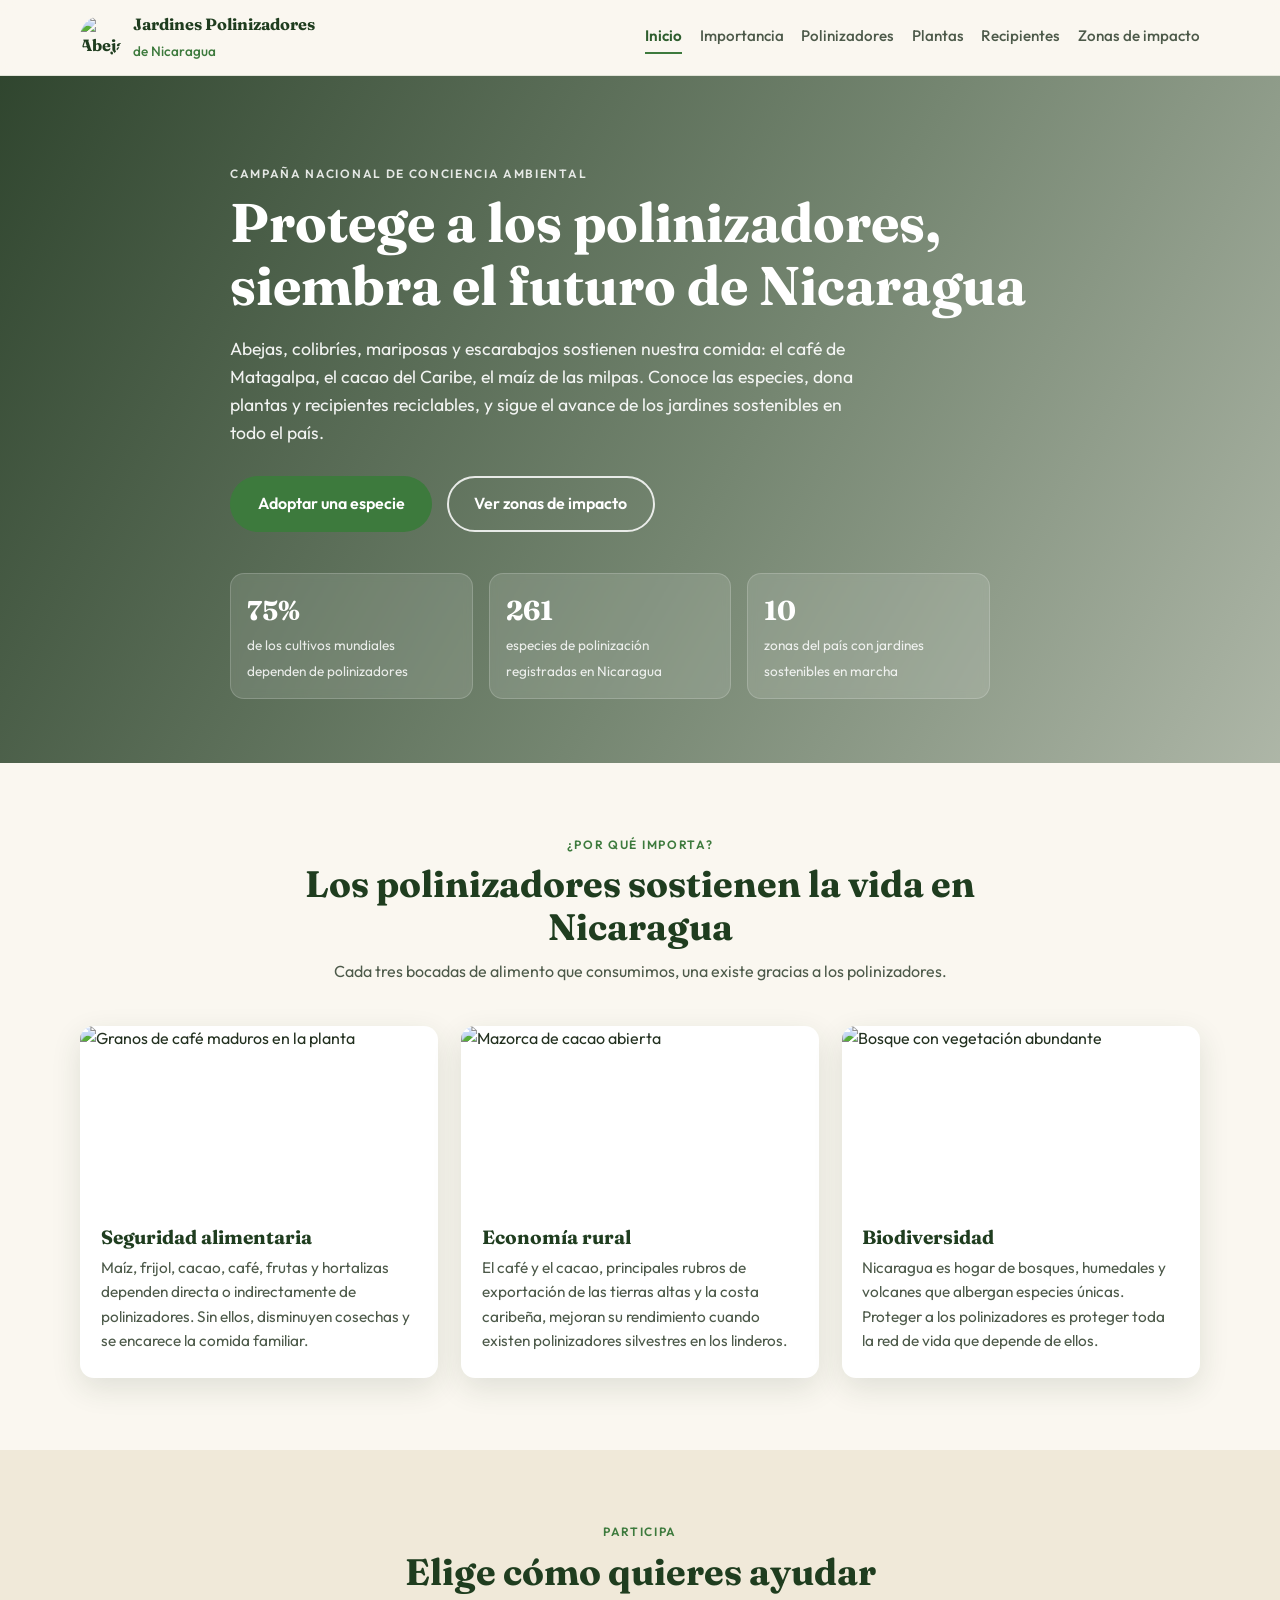
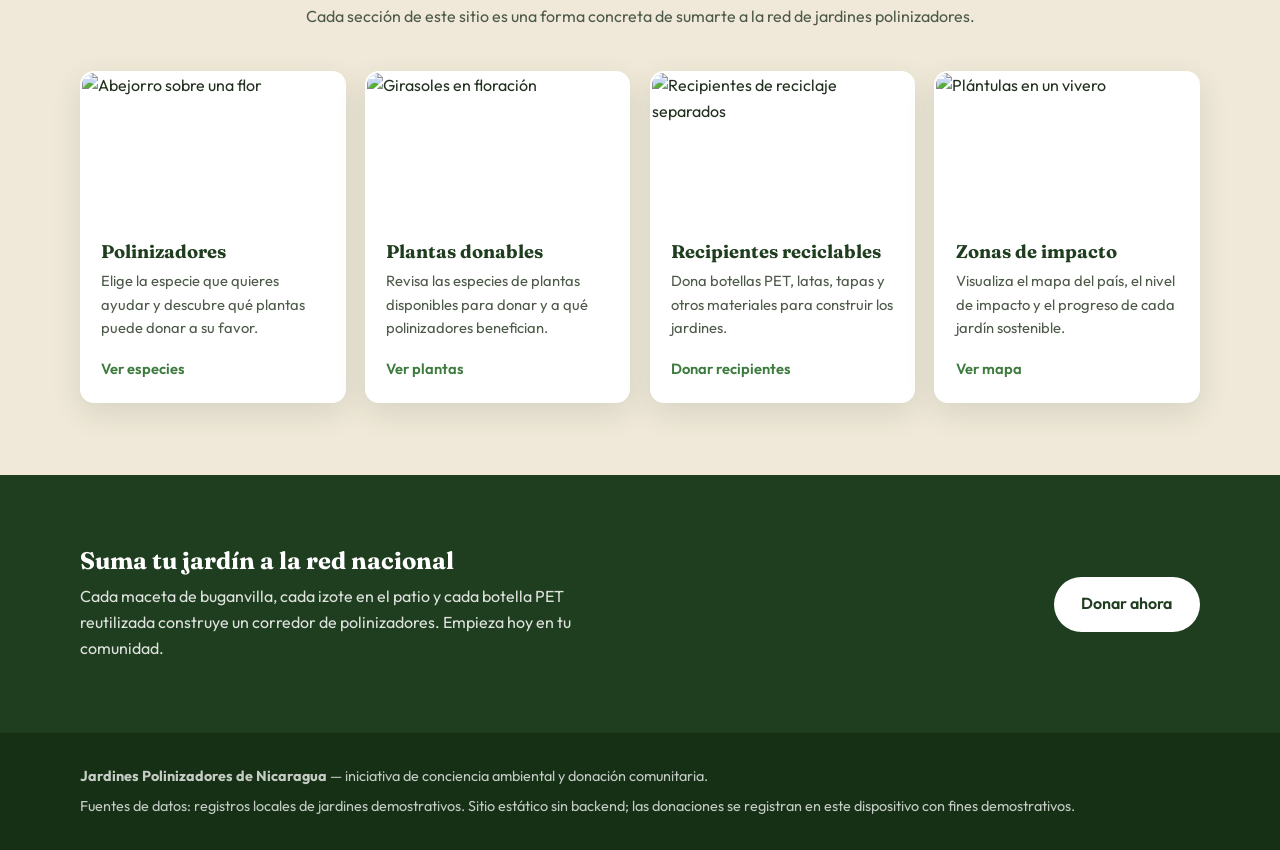
==== pagina-web/index.html @ b2a904cb "Sitio Jardines Polinizadores de Nicaragua" ====
<!DOCTYPE html>
<html lang="es">
<head>
  <meta charset="UTF-8" />
  <meta name="viewport" content="width=device-width, initial-scale=1.0" />
  <title>Jardines Polinizadores de Nicaragua</title>
  <meta name="description" content="Página de conciencia sobre la protección de polinizadores en Nicaragua. Dona plantas, recipientes reciclables y conoce el impacto de los jardines sostenibles." />
  <link rel="preconnect" href="https://fonts.googleapis.com" />
  <link rel="preconnect" href="https://fonts.gstatic.com" crossorigin />
  <link href="https://fonts.googleapis.com/css2?family=Fraunces:opsz,wght@9..144,500;9..144,700&family=Outfit:wght@300;400;500;600;700&display=swap" rel="stylesheet" />
  <link rel="stylesheet" href="css/styles.css" />
</head>
<body>
  <header class="site-header">
    <div class="container header-inner">
      <a class="logo" href="index.html">
        <img src="https://images.unsplash.com/photo-1568526381923-caf3fd520382?auto=format&fit=crop&w=100&q=80" alt="Abeja polinizadora" />
        <span>Jardines Polinizadores<br /><small>de Nicaragua</small></span>
      </a>
      <button class="nav-toggle" id="navToggle" aria-label="Abrir menú">Menú</button>
      <nav class="site-nav" id="siteNav">
        <a href="index.html" class="activo">Inicio</a>
        <a href="index.html#importancia">Importancia</a>
        <a href="polinizadores.html">Polinizadores</a>
        <a href="plantas.html">Plantas</a>
        <a href="recipientes.html">Recipientes</a>
        <a href="zonas.html">Zonas de impacto</a>
      </nav>
    </div>
  </header>

  <main>
    <section class="hero" id="inicio">
      <div class="hero-bg" style="background-image: url('https://images.unsplash.com/photo-1518509562904-e7ef99cdcc86?auto=format&fit=crop&w=1600&q=80')"></div>
      <div class="hero-overlay"></div>
      <div class="container hero-content">
        <p class="eyebrow">Campaña nacional de conciencia ambiental</p>
        <h1>Protege a los polinizadores,<br />siembra el futuro de Nicaragua</h1>
        <p class="hero-lead">
          Abejas, colibríes, mariposas y escarabajos sostienen nuestra comida: el café de Matagalpa,
          el cacao del Caribe, el maíz de las milpas. Conoce las especies, dona plantas y recipientes
          reciclables, y sigue el avance de los jardines sostenibles en todo el país.
        </p>
        <div class="hero-actions">
          <a class="btn btn-primary" href="polinizadores.html">Adoptar una especie</a>
          <a class="btn btn-outline" href="zonas.html">Ver zonas de impacto</a>
        </div>
        <ul class="hero-stats">
          <li><strong>75%</strong><span>de los cultivos mundiales dependen de polinizadores</span></li>
          <li><strong>261</strong><span>especies de polinización registradas en Nicaragua</span></li>
          <li><strong>10</strong><span>zonas del país con jardines sostenibles en marcha</span></li>
        </ul>
      </div>
    </section>

    <section class="section" id="importancia">
      <div class="container">
        <header class="section-head">
          <p class="eyebrow dark">¿Por qué importa?</p>
          <h2>Los polinizadores sostienen la vida en Nicaragua</h2>
          <p>Cada tres bocadas de alimento que consumimos, una existe gracias a los polinizadores.</p>
        </header>
        <div class="cards-3">
          <article class="info-card">
            <img src="https://images.unsplash.com/photo-1524350876685-274059332603?auto=format&fit=crop&w=800&q=80" alt="Granos de café maduros en la planta" />
            <div class="info-card-body">
              <h3>Seguridad alimentaria</h3>
              <p>
                Maíz, frijol, cacao, café, frutas y hortalizas dependen directa o indirectamente de
                polinizadores. Sin ellos, disminuyen cosechas y se encarece la comida familiar.
              </p>
            </div>
          </article>
          <article class="info-card">
            <img src="https://images.unsplash.com/photo-1511381939415-e44015466834?auto=format&fit=crop&w=800&q=80" alt="Mazorca de cacao abierta" />
            <div class="info-card-body">
              <h3>Economía rural</h3>
              <p>
                El café y el cacao, principales rubros de exportación de las tierras altas y la costa
                caribeña, mejoran su rendimiento cuando existen polinizadores silvestres en los linderos.
              </p>
            </div>
          </article>
          <article class="info-card">
            <img src="https://images.unsplash.com/photo-1446292532430-3e76f6ab6444?auto=format&fit=crop&w=800&q=80" alt="Bosque con vegetación abundante" />
            <div class="info-card-body">
              <h3>Biodiversidad</h3>
              <p>
                Nicaragua es hogar de bosques, humedales y volcanes que albergan especies únicas.
                Proteger a los polinizadores es proteger toda la red de vida que depende de ellos.
              </p>
            </div>
          </article>
        </div>
      </div>
    </section>

    <section class="section section-alt" id="acciones">
      <div class="container">
        <header class="section-head">
          <p class="eyebrow dark">Participa</p>
          <h2>Elige cómo quieres ayudar</h2>
          <p>Cada sección de este sitio es una forma concreta de sumarte a la red de jardines polinizadores.</p>
        </header>
        <div class="enlaces-grid">
          <a class="enlace-card" href="polinizadores.html">
            <img src="https://commons.wikimedia.org/wiki/Special:FilePath/Zinnia_elegans_with_Bombus_01.JPG?width=800" alt="Abejorro sobre una flor" />
            <div class="enlace-card-body">
              <h3>Polinizadores</h3>
              <p>Elige la especie que quieres ayudar y descubre qué plantas puede donar a su favor.</p>
              <span class="enlace-ir">Ver especies</span>
            </div>
          </a>
          <a class="enlace-card" href="plantas.html">
            <img src="https://images.unsplash.com/photo-1470509037663-253afd7f0f51?auto=format&fit=crop&w=800&q=80" alt="Girasoles en floración" />
            <div class="enlace-card-body">
              <h3>Plantas donables</h3>
              <p>Revisa las especies de plantas disponibles para donar y a qué polinizadores benefician.</p>
              <span class="enlace-ir">Ver plantas</span>
            </div>
          </a>
          <a class="enlace-card" href="recipientes.html">
            <img src="https://images.unsplash.com/photo-1532996122724-e3c354a0b15b?auto=format&fit=crop&w=800&q=80" alt="Recipientes de reciclaje separados" />
            <div class="enlace-card-body">
              <h3>Recipientes reciclables</h3>
              <p>Dona botellas PET, latas, tapas y otros materiales para construir los jardines.</p>
              <span class="enlace-ir">Donar recipientes</span>
            </div>
          </a>
          <a class="enlace-card" href="zonas.html">
            <img src="https://images.unsplash.com/photo-1416879595882-3373a0480b5b?auto=format&fit=crop&w=800&q=80" alt="Plántulas en un vivero" />
            <div class="enlace-card-body">
              <h3>Zonas de impacto</h3>
              <p>Visualiza el mapa del país, el nivel de impacto y el progreso de cada jardín sostenible.</p>
              <span class="enlace-ir">Ver mapa</span>
            </div>
          </a>
        </div>
      </div>
    </section>

    <section class="section cta-final">
      <div class="container cta-final-inner">
        <div>
          <h2>Suma tu jardín a la red nacional</h2>
          <p>
            Cada maceta de buganvilla, cada izote en el patio y cada botella PET reutilizada
            construye un corredor de polinizadores. Empieza hoy en tu comunidad.
          </p>
        </div>
        <a class="btn btn-primary" href="recipientes.html">Donar ahora</a>
      </div>
    </section>
  </main>

  <footer class="site-footer">
    <div class="container footer-inner">
      <p><strong>Jardines Polinizadores de Nicaragua</strong> — iniciativa de conciencia ambiental y donación comunitaria.</p>
      <p>Fuentes de datos: registros locales de jardines demostrativos. Sitio estático sin backend; las donaciones se registran en este dispositivo con fines demostrativos.</p>
    </div>
  </footer>

  <script src="js/common.js"></script>
</body>
</html>
---- pagina-web/css/styles.css ----
:root {
  --verde-900: #1f3d1f;
  --verde-700: #2e5e2e;
  --verde-600: #3d7a3d;
  --verde-500: #4a9a4a;
  --verde-100: #e3f0e0;
  --crema: #faf7f0;
  --arena: #f0e9d9;
  --tierra: #6b5340;
  --texto: #22301f;
  --texto-suave: #4d5a4a;
  --blanco: #ffffff;
  --sombra: 0 10px 30px rgba(31, 61, 31, 0.12);
  --radio: 14px;
}

* { margin: 0; padding: 0; box-sizing: border-box; }

html { scroll-behavior: smooth; }

body {
  font-family: "Outfit", system-ui, sans-serif;
  color: var(--texto);
  background: var(--crema);
  line-height: 1.6;
}

img { max-width: 100%; display: block; }

.container { width: min(1120px, 92%); margin: 0 auto; }

h1, h2, h3 { font-family: "Fraunces", Georgia, serif; line-height: 1.15; color: var(--verde-900); }

.eyebrow {
  text-transform: uppercase;
  letter-spacing: 0.14em;
  font-size: 0.75rem;
  font-weight: 600;
  color: rgba(255, 255, 255, 0.85);
  margin-bottom: 0.6rem;
}

.eyebrow.dark { color: var(--verde-600); }

.btn {
  display: inline-block;
  padding: 0.8rem 1.6rem;
  border-radius: 999px;
  font-weight: 600;
  text-decoration: none;
  border: 2px solid transparent;
  cursor: pointer;
  font-size: 1rem;
  transition: transform 0.15s ease, background 0.15s ease, color 0.15s ease;
}

.btn:hover { transform: translateY(-2px); }

.btn-primary { background: var(--verde-600); color: var(--blanco); }
.btn-primary:hover { background: var(--verde-700); }

.btn-outline { border-color: rgba(255, 255, 255, 0.85); color: var(--blanco); }
.btn-outline:hover { background: rgba(255, 255, 255, 0.15); }

.btn-block { width: 100%; }

/* Header */
.site-header {
  position: sticky;
  top: 0;
  z-index: 50;
  background: rgba(250, 247, 240, 0.94);
  backdrop-filter: blur(8px);
  border-bottom: 1px solid rgba(46, 94, 46, 0.12);
}

.header-inner {
  display: flex;
  align-items: center;
  justify-content: space-between;
  gap: 1rem;
  padding: 0.7rem 0;
  flex-wrap: wrap;
}

.logo {
  display: flex;
  align-items: center;
  gap: 0.7rem;
  text-decoration: none;
  font-weight: 700;
  color: var(--verde-900);
  font-family: "Fraunces", Georgia, serif;
  font-size: 1.02rem;
}

.logo small { font-family: "Outfit", sans-serif; font-weight: 500; color: var(--verde-600); }

.logo img { width: 42px; height: 42px; border-radius: 50%; object-fit: cover; }

.site-nav { display: flex; gap: 0.3rem 1.1rem; flex-wrap: wrap; }

.site-nav a {
  text-decoration: none;
  color: var(--texto-suave);
  font-weight: 500;
  font-size: 0.95rem;
  padding: 0.25rem 0;
  border-bottom: 2px solid transparent;
}

.site-nav a:hover { color: var(--verde-700); border-bottom-color: var(--verde-500); }

.site-nav a.activo {
  color: var(--verde-700);
  font-weight: 600;
  border-bottom-color: var(--verde-600);
}

.nav-toggle {
  display: none;
  background: var(--verde-600);
  color: white;
  border: none;
  border-radius: 8px;
  padding: 0.5rem 0.9rem;
  font-family: inherit;
  font-weight: 600;
  cursor: pointer;
}

/* Hero */
.hero {
  position: relative;
  color: var(--blanco);
  padding: 5.5rem 0 4rem;
  overflow: hidden;
}

.hero-bg {
  position: absolute;
  inset: 0;
  background-size: cover;
  background-position: center;
  transform: scale(1.02);
}

.hero-overlay {
  position: absolute;
  inset: 0;
  background: linear-gradient(120deg, rgba(20, 45, 20, 0.88), rgba(31, 61, 31, 0.62) 55%, rgba(31, 61, 31, 0.35));
}

.hero-content { position: relative; z-index: 1; max-width: 820px; }

.hero h1 {
  color: var(--blanco);
  font-size: clamp(2.1rem, 5vw, 3.4rem);
  margin-bottom: 1.1rem;
}

.hero-lead { font-size: 1.1rem; max-width: 640px; color: rgba(255, 255, 255, 0.92); margin-bottom: 1.8rem; }

.hero-actions { display: flex; gap: 0.9rem; flex-wrap: wrap; margin-bottom: 2.6rem; }

.hero-stats {
  list-style: none;
  display: grid;
  grid-template-columns: repeat(3, minmax(0, 1fr));
  gap: 1rem;
  max-width: 760px;
}

.hero-stats li {
  background: rgba(255, 255, 255, 0.12);
  border: 1px solid rgba(255, 255, 255, 0.18);
  border-radius: var(--radio);
  padding: 0.9rem 1rem;
  backdrop-filter: blur(4px);
}

.hero-stats strong { display: block; font-size: 1.7rem; font-family: "Fraunces", serif; }
.hero-stats span { font-size: 0.85rem; color: rgba(255, 255, 255, 0.85); }

/* Secciones */
.section { padding: 4.5rem 0; }
.section-alt { background: var(--arena); }

.section-head { text-align: center; max-width: 680px; margin: 0 auto 2.6rem; }
.section-head.left { text-align: left; margin-left: 0; }
.section-head h2 { font-size: clamp(1.6rem, 3.4vw, 2.3rem); margin-bottom: 0.7rem; }
.section-head p { color: var(--texto-suave); }

/* Cards informativas */
.cards-3 {
  display: grid;
  grid-template-columns: repeat(auto-fit, minmax(270px, 1fr));
  gap: 1.4rem;
}

.info-card {
  background: var(--blanco);
  border-radius: var(--radio);
  overflow: hidden;
  box-shadow: var(--sombra);
}

.info-card img { height: 180px; width: 100%; object-fit: cover; }
.info-card-body { padding: 1.2rem 1.3rem 1.5rem; }
.info-card h3 { margin-bottom: 0.5rem; font-size: 1.2rem; }
.info-card p { color: var(--texto-suave); font-size: 0.96rem; }

/* Grid de especies */
.species-grid {
  display: grid;
  grid-template-columns: repeat(auto-fill, minmax(230px, 1fr));
  gap: 1.2rem;
}

.species-card {
  background: var(--blanco);
  border-radius: var(--radio);
  overflow: hidden;
  box-shadow: var(--sombra);
  cursor: pointer;
  border: 3px solid transparent;
  transition: transform 0.18s ease, border-color 0.18s ease;
  text-align: left;
  font: inherit;
  color: inherit;
  padding: 0;
}

.species-card:hover, .species-card:focus-visible { transform: translateY(-4px); border-color: var(--verde-500); outline: none; }
.species-card.activo { border-color: var(--verde-600); }

.species-card img { height: 150px; width: 100%; object-fit: cover; }

.species-card .card-body { padding: 1rem 1.1rem 1.2rem; }
.species-card h3 { font-size: 1.12rem; margin-bottom: 0.15rem; }
.species-card .cientifico { font-style: italic; color: var(--verde-600); font-size: 0.85rem; display: block; margin-bottom: 0.5rem; }
.species-card p { font-size: 0.9rem; color: var(--texto-suave); }

/* Panel de detalle */
.detail-panel {
  margin-top: 2rem;
  background: var(--blanco);
  border-radius: calc(var(--radio) + 4px);
  box-shadow: var(--sombra);
  overflow: hidden;
  animation: aparecer 0.3s ease;
}

@keyframes aparecer {
  from { opacity: 0; transform: translateY(10px); }
  to { opacity: 1; transform: translateY(0); }
}

.detail-hero {
  display: grid;
  grid-template-columns: 280px 1fr;
  gap: 0;
}

.detail-hero img { width: 100%; height: 100%; min-height: 240px; object-fit: cover; }

.detail-body { padding: 1.6rem 1.8rem; }
.detail-body h3 { font-size: 1.7rem; }
.detail-body .cientifico { font-style: italic; color: var(--verde-600); margin-bottom: 0.8rem; display: block; }
.detail-body .descripcion { color: var(--texto-suave); margin-bottom: 1rem; }

.datos-lista { list-style: none; display: grid; gap: 0.4rem; margin-bottom: 1.2rem; }
.datos-lista li { padding-left: 1.4rem; position: relative; font-size: 0.95rem; color: var(--texto-suave); }
.datos-lista li::before {
  content: "";
  position: absolute;
  left: 0;
  top: 0.55em;
  width: 8px;
  height: 8px;
  border-radius: 50%;
  background: var(--verde-500);
}

.relacionadas-title { font-size: 1.05rem; margin-bottom: 0.7rem; }

.chips { display: flex; flex-wrap: wrap; gap: 0.5rem; }

.chip {
  display: inline-flex;
  align-items: center;
  gap: 0.5rem;
  background: var(--verde-100);
  color: var(--verde-900);
  border: 1px solid rgba(74, 154, 74, 0.35);
  border-radius: 999px;
  padding: 0.35rem 0.9rem 0.35rem 0.4rem;
  font-size: 0.88rem;
  font-weight: 500;
  text-decoration: none;
  cursor: pointer;
}

.chip img { width: 28px; height: 28px; border-radius: 50%; object-fit: cover; }
.chip:hover { background: #d4e9cf; }

/* Recipientes */
.recipientes-layout {
  display: grid;
  grid-template-columns: 1.1fr 0.9fr;
  gap: 2.4rem;
  align-items: start;
}

.contenedores-lista { list-style: none; display: grid; gap: 0.7rem; margin: 1.4rem 0; }

.contenedores-lista li {
  background: var(--blanco);
  border-radius: 10px;
  padding: 0.9rem 1rem;
  border-left: 4px solid var(--verde-500);
  box-shadow: 0 4px 14px rgba(31, 61, 31, 0.07);
}

.contenedores-lista strong { display: block; color: var(--verde-900); }
.contenedores-lista span { font-size: 0.9rem; color: var(--texto-suave); }

.reciclaje-img { border-radius: var(--radio); box-shadow: var(--sombra); margin-top: 0.6rem; height: 220px; object-fit: cover; width: 100%; }

.donacion-form {
  background: var(--blanco);
  border-radius: calc(var(--radio) + 2px);
  padding: 1.8rem;
  box-shadow: var(--sombra);
  display: grid;
  gap: 1rem;
}

.donacion-form h3 { font-size: 1.35rem; margin-bottom: 0.2rem; }

.donacion-form label { display: grid; gap: 0.35rem; font-weight: 500; font-size: 0.92rem; color: var(--verde-900); }

.donacion-form input,
.donacion-form select,
.donacion-form textarea {
  font: inherit;
  padding: 0.65rem 0.8rem;
  border: 1.5px solid #cfd8c8;
  border-radius: 8px;
  background: #fbfdf9;
  color: var(--texto);
}

.donacion-form input:focus,
.donacion-form select:focus,
.donacion-form textarea:focus {
  outline: 2px solid var(--verde-500);
  border-color: var(--verde-500);
}

.form-msg { font-size: 0.92rem; min-height: 1.3em; }
.form-msg.exito { color: var(--verde-700); font-weight: 600; }
.form-msg.error { color: #a33b2a; font-weight: 600; }

/* Zonas de impacto */
.zonas-layout {
  display: grid;
  grid-template-columns: 1.05fr 0.95fr;
  gap: 2.2rem;
  align-items: start;
}

.mapa-wrap {
  background: var(--blanco);
  border-radius: var(--radio);
  padding: 1.2rem;
  box-shadow: var(--sombra);
}

#mapaNicaragua {
  width: 100%;
  height: 460px;
  border-radius: 12px;
  overflow: hidden;
  z-index: 0;
}

.mapa-error { padding: 2rem 1rem; text-align: center; color: var(--texto-suave); }

.mapa-nota { font-size: 0.8rem; color: var(--texto-suave); margin-top: 0.7rem; }
.mapa-nota a { color: var(--verde-700); }

/* Popups del mapa */
.popup-zona h3 { font-size: 1.05rem; margin-bottom: 0.25rem; }
.popup-zona .badge { display: inline-block; margin-bottom: 0.4rem; }
.popup-meta { font-size: 0.82rem; color: var(--texto-suave); }
.popup-detalle { font-size: 0.85rem; color: var(--texto-suave); margin: 0.4rem 0 0.6rem; }
.popup-enlace { display: inline-block; margin-top: 0.6rem; font-size: 0.85rem; font-weight: 600; color: var(--verde-700); }
.leaflet-container { font-family: "Outfit", sans-serif; }
.leaflet-popup-content { margin: 0.9rem 1rem; min-width: 210px; }
.leaflet-popup-content .progreso-fila { margin-top: 0.2rem; }

.leyenda { display: flex; gap: 1.1rem; flex-wrap: wrap; margin-top: 0.8rem; font-size: 0.85rem; color: var(--texto-suave); }
.leyenda .dot { display: inline-block; width: 11px; height: 11px; border-radius: 50%; margin-right: 0.35rem; vertical-align: -1px; }
.dot.alto { background: #2e7d32; }
.dot.medio { background: #f9a825; }
.dot.bajo { background: #c62828; }

.zonas-lista { display: grid; gap: 0.8rem; }

.zona-item {
  background: var(--blanco);
  border-radius: 12px;
  padding: 1rem 1.1rem;
  box-shadow: 0 5px 16px rgba(31, 61, 31, 0.08);
  border-left: 5px solid var(--verde-500);
  cursor: pointer;
  transition: transform 0.15s ease, box-shadow 0.15s ease;
}

.zona-item:hover,
.zona-item:focus-visible {
  transform: translateY(-2px);
  box-shadow: 0 10px 24px rgba(31, 61, 31, 0.14);
}

.zona-item.alto { border-left-color: #2e7d32; }
.zona-item.medio { border-left-color: #f9a825; }
.zona-item.bajo { border-left-color: #c62828; }

.zona-top { display: flex; justify-content: space-between; align-items: baseline; gap: 0.6rem; flex-wrap: wrap; }
.zona-top h3 { font-size: 1.1rem; }
.zona-meta { font-size: 0.85rem; color: var(--texto-suave); }

.badge {
  font-size: 0.72rem;
  text-transform: uppercase;
  letter-spacing: 0.06em;
  font-weight: 700;
  padding: 0.18rem 0.6rem;
  border-radius: 999px;
  color: #fff;
}

.badge.alto { background: #2e7d32; }
.badge.medio { background: #f9a825; color: #4a3500; }
.badge.bajo { background: #c62828; }

.zona-detalle { font-size: 0.88rem; color: var(--texto-suave); margin: 0.35rem 0 0.6rem; }

.progreso-fila { display: flex; align-items: center; gap: 0.7rem; }
.progreso-barra { flex: 1; height: 9px; background: #e2e8dc; border-radius: 999px; overflow: hidden; }
.progreso-barra i { display: block; height: 100%; background: linear-gradient(90deg, var(--verde-500), var(--verde-700)); border-radius: 999px; }
.progreso-valor { font-size: 0.85rem; font-weight: 700; color: var(--verde-900); min-width: 3em; text-align: right; }

.zona-item.resaltado { outline: 3px solid var(--verde-500); outline-offset: 2px; }

/* CTA final */
.cta-final { background: var(--verde-900); color: var(--blanco); }
.cta-final h2 { color: var(--blanco); margin-bottom: 0.6rem; }
.cta-final p { color: rgba(255, 255, 255, 0.85); max-width: 560px; }

.cta-final-inner { display: flex; align-items: center; justify-content: space-between; gap: 1.6rem; flex-wrap: wrap; }
.cta-final .btn-primary { background: var(--blanco); color: var(--verde-900); }
.cta-final .btn-primary:hover { background: var(--arena); }

/* Encabezado de páginas internas */
.page-hero {
  position: relative;
  color: var(--blanco);
  padding: 4rem 0 3.2rem;
  overflow: hidden;
}

.page-hero-bg {
  position: absolute;
  inset: 0;
  background-size: cover;
  background-position: center;
  transform: scale(1.02);
}

.page-hero-content { position: relative; z-index: 1; max-width: 720px; }

.page-hero h1 {
  color: var(--blanco);
  font-size: clamp(1.9rem, 4.4vw, 2.9rem);
  margin-bottom: 0.8rem;
}

.page-hero p { color: rgba(255, 255, 255, 0.92); font-size: 1.05rem; }

/* Tarjetas de enlace (inicio) */
.enlaces-grid {
  display: grid;
  grid-template-columns: repeat(auto-fit, minmax(240px, 1fr));
  gap: 1.2rem;
}

.enlace-card {
  background: var(--blanco);
  border-radius: var(--radio);
  overflow: hidden;
  box-shadow: var(--sombra);
  text-decoration: none;
  color: inherit;
  display: flex;
  flex-direction: column;
  transition: transform 0.18s ease;
  border: 2px solid transparent;
}

.enlace-card:hover { transform: translateY(-4px); border-color: var(--verde-500); }

.enlace-card img { height: 150px; width: 100%; object-fit: cover; }

.enlace-card-body {
  padding: 1.1rem 1.2rem 1.3rem;
  display: flex;
  flex-direction: column;
  flex: 1;
  gap: 0.45rem;
}

.enlace-card h3 { font-size: 1.15rem; }
.enlace-card p { font-size: 0.92rem; color: var(--texto-suave); flex: 1; }

.enlace-ir {
  margin-top: 0.6rem;
  font-weight: 600;
  color: var(--verde-600);
  font-size: 0.92rem;
}

.enlace-card:hover .enlace-ir { text-decoration: underline; }

/* Botones en CTA final */
.cta-botones { display: flex; gap: 0.8rem; flex-wrap: wrap; }

/* Footer */
.site-footer { background: #163016; color: rgba(255, 255, 255, 0.75); padding: 2rem 0; font-size: 0.9rem; }
.footer-inner p + p { margin-top: 0.4rem; }

/* Responsive */
@media (max-width: 900px) {
  .recipientes-layout, .zonas-layout { grid-template-columns: 1fr; }
  .detail-hero { grid-template-columns: 1fr; }
  .detail-hero img { min-height: 200px; max-height: 260px; }
  .hero-stats { grid-template-columns: 1fr; max-width: 420px; }
  #mapaNicaragua { height: 380px; }
}

@media (max-width: 720px) {
  .nav-toggle { display: block; }
  .site-nav {
    display: none;
    width: 100%;
    flex-direction: column;
    gap: 0;
    padding-bottom: 0.5rem;
  }
  .site-nav.abierto { display: flex; }
  .site-nav a { padding: 0.6rem 0; border-bottom: 1px solid rgba(46, 94, 46, 0.1); }
  .hero { padding-top: 3.5rem; }
  .page-hero { padding: 3rem 0 2.4rem; }
  .section { padding: 3.2rem 0; }
  #mapaNicaragua { height: 320px; }
}
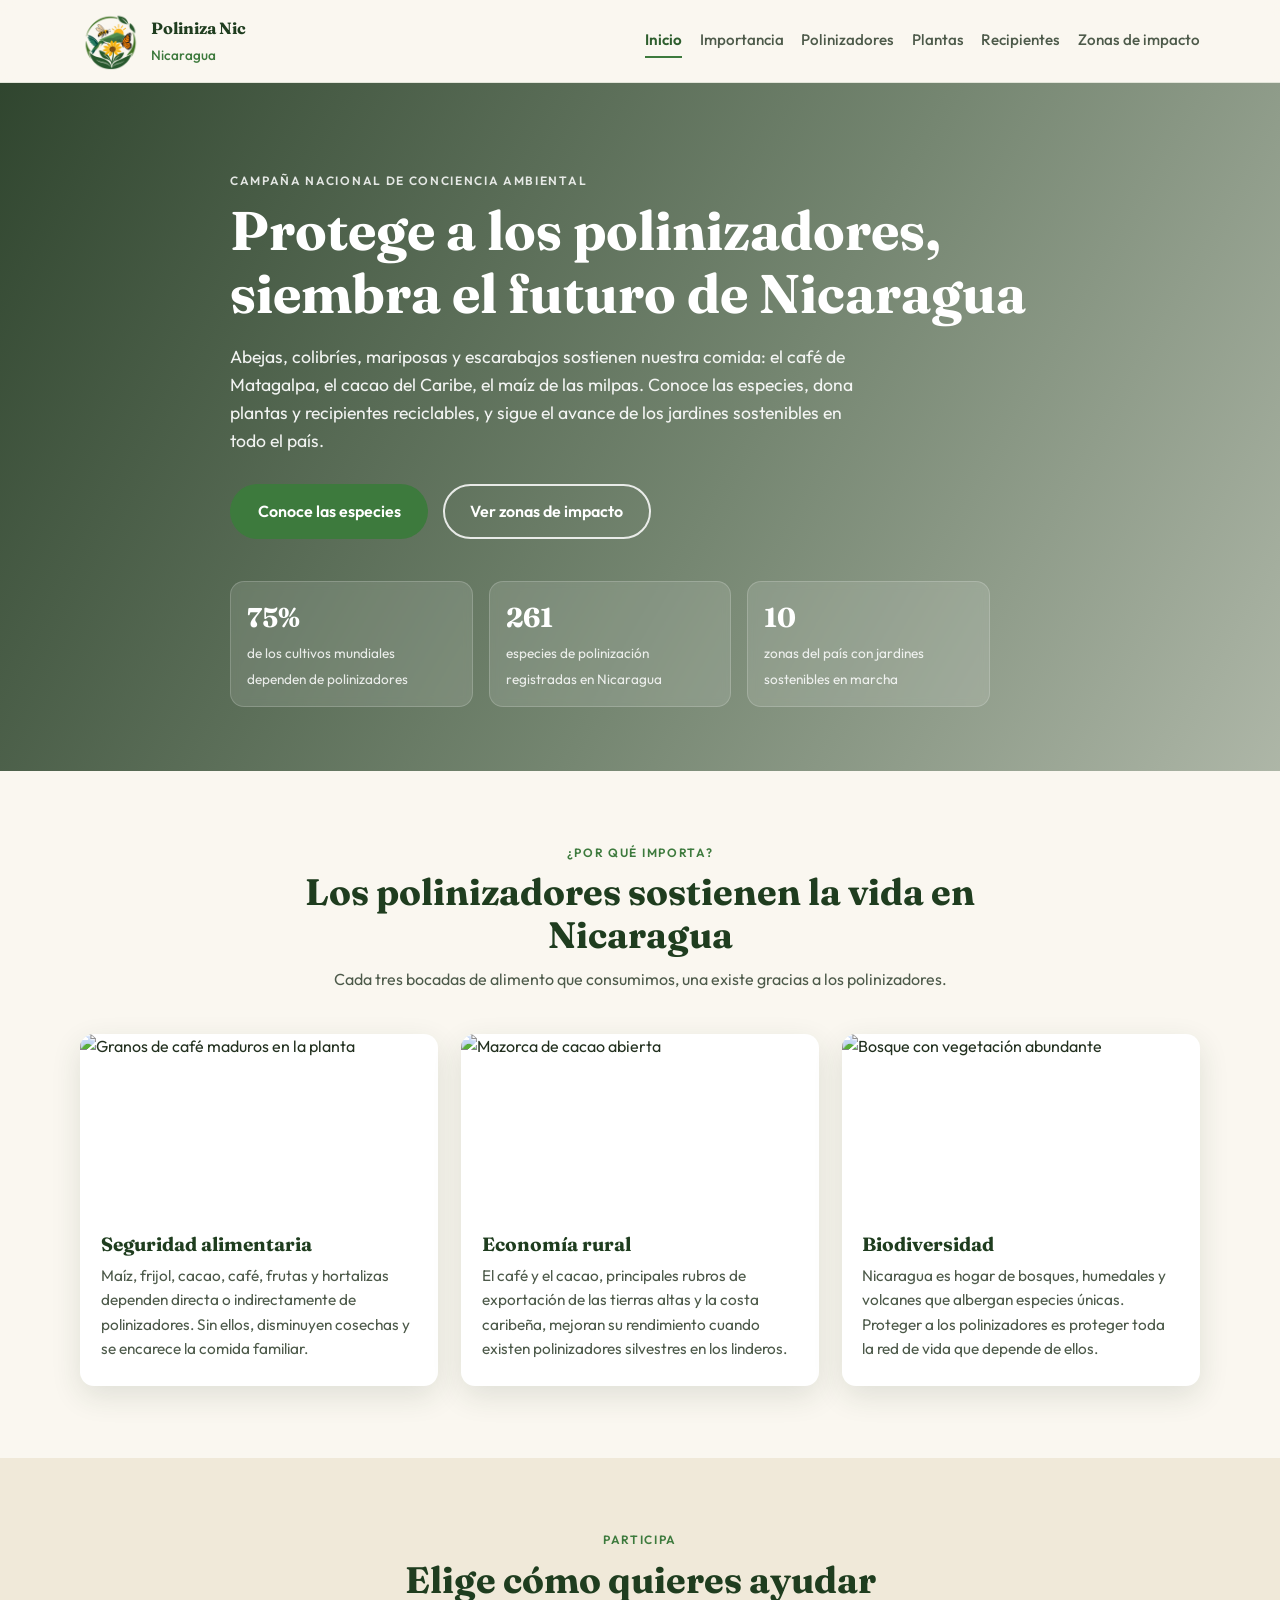
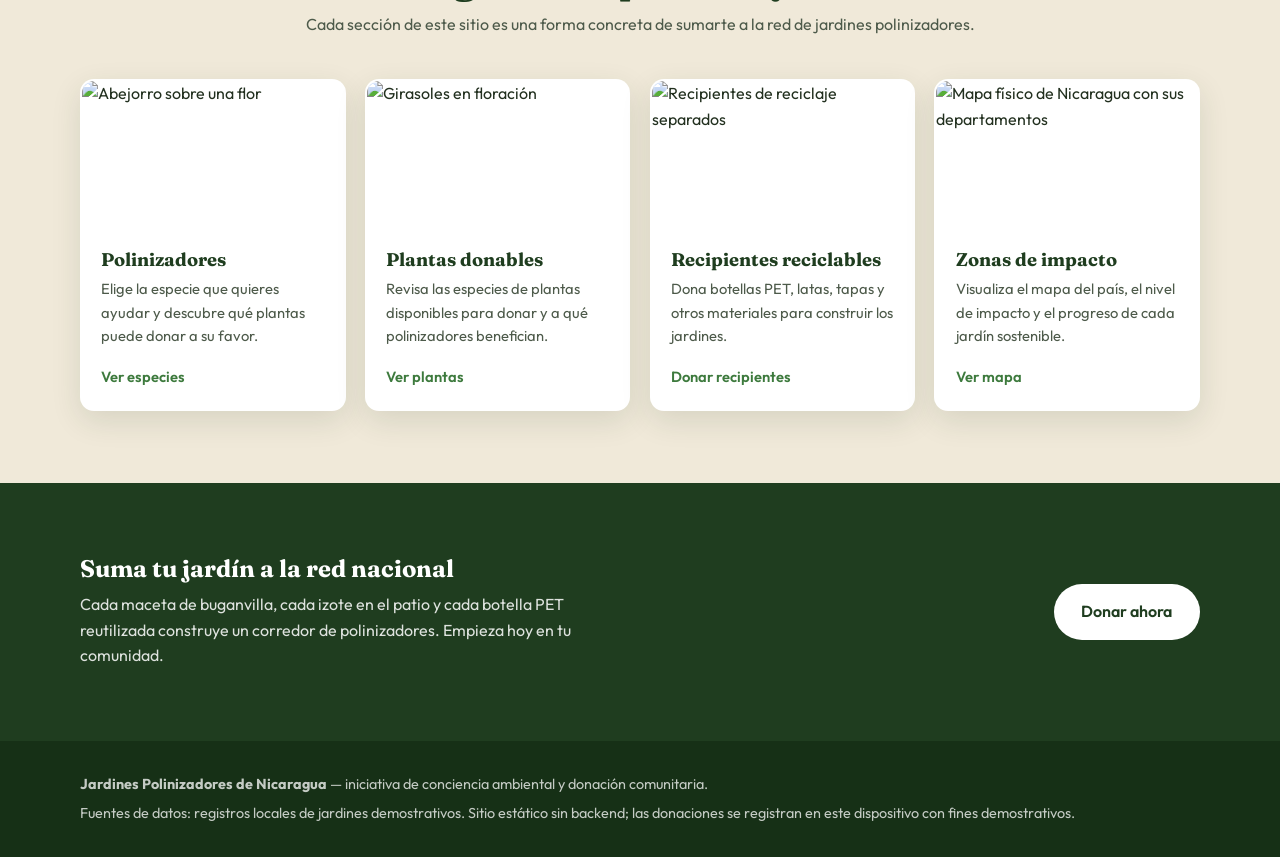
==== commit cdb3b2c3: "Filtro de plantas por zona, mapa real, logo y deploy a GitHub Pages - Filtra plantas/árboles según e" ====
--- a/pagina-web/index.html
+++ b/pagina-web/index.html
@@ -3,19 +3,20 @@
 <head>
   <meta charset="UTF-8" />
   <meta name="viewport" content="width=device-width, initial-scale=1.0" />
-  <title>Jardines Polinizadores de Nicaragua</title>
+  <title>Polinizadores de Nicaragua</title>
   <meta name="description" content="Página de conciencia sobre la protección de polinizadores en Nicaragua. Dona plantas, recipientes reciclables y conoce el impacto de los jardines sostenibles." />
   <link rel="preconnect" href="https://fonts.googleapis.com" />
   <link rel="preconnect" href="https://fonts.gstatic.com" crossorigin />
   <link href="https://fonts.googleapis.com/css2?family=Fraunces:opsz,wght@9..144,500;9..144,700&family=Outfit:wght@300;400;500;600;700&display=swap" rel="stylesheet" />
+  <link rel="icon" type="image/png" href="assets/logo.png" />
   <link rel="stylesheet" href="css/styles.css" />
 </head>
 <body>
   <header class="site-header">
     <div class="container header-inner">
       <a class="logo" href="index.html">
-        <img src="https://images.unsplash.com/photo-1568526381923-caf3fd520382?auto=format&fit=crop&w=100&q=80" alt="Abeja polinizadora" />
-        <span>Jardines Polinizadores<br /><small>de Nicaragua</small></span>
+        <img src="assets/logo.png" alt="Emblema de polinizadores y naturaleza" />
+        <span>Poliniza Nic<br /><small>Nicaragua</small></span>
       </a>
       <button class="nav-toggle" id="navToggle" aria-label="Abrir menú">Menú</button>
       <nav class="site-nav" id="siteNav">
@@ -42,7 +43,7 @@
           reciclables, y sigue el avance de los jardines sostenibles en todo el país.
         </p>
         <div class="hero-actions">
-          <a class="btn btn-primary" href="polinizadores.html">Adoptar una especie</a>
+          <a class="btn btn-primary" href="polinizadores.html">Conoce las especies</a>
           <a class="btn btn-outline" href="zonas.html">Ver zonas de impacto</a>
         </div>
         <ul class="hero-stats">
@@ -128,7 +129,7 @@
             </div>
           </a>
           <a class="enlace-card" href="zonas.html">
-            <img src="https://images.unsplash.com/photo-1416879595882-3373a0480b5b?auto=format&fit=crop&w=800&q=80" alt="Plántulas en un vivero" />
+            <img src="https://commons.wikimedia.org/wiki/Special:FilePath/Nicaragua_relief_location_map.jpg?width=800" alt="Mapa físico de Nicaragua con sus departamentos" />
             <div class="enlace-card-body">
               <h3>Zonas de impacto</h3>
               <p>Visualiza el mapa del país, el nivel de impacto y el progreso de cada jardín sostenible.</p>
--- a/pagina-web/css/styles.css
+++ b/pagina-web/css/styles.css
@@ -96,7 +96,7 @@
 
 .logo small { font-family: "Outfit", sans-serif; font-weight: 500; color: var(--verde-600); }
 
-.logo img { width: 42px; height: 42px; border-radius: 50%; object-fit: cover; }
+.logo img { width: 60px; height: 60px; border-radius: 50%; object-fit: cover; }
 
 .site-nav { display: flex; gap: 0.3rem 1.1rem; flex-wrap: wrap; }
 
@@ -262,7 +262,7 @@
   gap: 0;
 }
 
-.detail-hero img { width: 100%; height: 100%; min-height: 240px; object-fit: cover; }
+.detail-hero > img { width: 100%; height: 100%; min-height: 240px; object-fit: cover; }
 
 .detail-body { padding: 1.6rem 1.8rem; }
 .detail-body h3 { font-size: 1.7rem; }
@@ -304,6 +304,47 @@
 .chip img { width: 28px; height: 28px; border-radius: 50%; object-fit: cover; }
 .chip:hover { background: #d4e9cf; }
 
+/* Filtro por zona en plantas */
+.filtro-zona {
+  display: flex;
+  align-items: center;
+  justify-content: space-between;
+  gap: 1.2rem;
+  flex-wrap: wrap;
+  background: var(--blanco);
+  border-radius: var(--radio);
+  padding: 1.1rem 1.3rem;
+  box-shadow: var(--sombra);
+  margin-bottom: 0.9rem;
+}
+
+.filtro-zona label { font-weight: 700; color: var(--verde-900); font-size: 1.05rem; display: block; }
+.filtro-ayuda { font-size: 0.85rem; color: var(--texto-suave); margin-top: 0.15rem; }
+.filtro-zona select {
+  min-width: 240px;
+  padding: 0.65rem 0.9rem;
+  border-radius: 10px;
+  border: 1px solid rgba(74, 154, 74, 0.4);
+  background: #f5fbf3;
+  font: inherit;
+  color: var(--verde-900);
+  cursor: pointer;
+}
+
+.filtro-resumen { font-size: 0.92rem; color: var(--texto-suave); margin-bottom: 1.4rem; }
+.filtro-resumen strong { color: var(--verde-900); }
+
+.chips-zonas { display: flex; flex-wrap: wrap; gap: 0.45rem; }
+.chip-zona {
+  background: var(--verde-100);
+  color: var(--verde-900);
+  border: 1px solid rgba(74, 154, 74, 0.35);
+  border-radius: 999px;
+  padding: 0.3rem 0.85rem;
+  font-size: 0.82rem;
+  font-weight: 500;
+}
+
 /* Recipientes */
 .recipientes-layout {
   display: grid;
@@ -455,6 +496,17 @@
 
 .zona-item.resaltado { outline: 3px solid var(--verde-500); outline-offset: 2px; }
 
+.zona-enlace {
+  display: inline-block;
+  margin-top: 0.7rem;
+  font-size: 0.85rem;
+  font-weight: 600;
+  color: var(--verde-700);
+  text-decoration: none;
+}
+.zona-enlace:hover { text-decoration: underline; }
+.popup-enlace + .popup-enlace { margin-left: 0.9rem; }
+
 /* CTA final */
 .cta-final { background: var(--verde-900); color: var(--blanco); }
 .cta-final h2 { color: var(--blanco); margin-bottom: 0.6rem; }
@@ -545,7 +597,7 @@
 @media (max-width: 900px) {
   .recipientes-layout, .zonas-layout { grid-template-columns: 1fr; }
   .detail-hero { grid-template-columns: 1fr; }
-  .detail-hero img { min-height: 200px; max-height: 260px; }
+  .detail-hero > img { min-height: 200px; max-height: 260px; }
   .hero-stats { grid-template-columns: 1fr; max-width: 420px; }
   #mapaNicaragua { height: 380px; }
 }
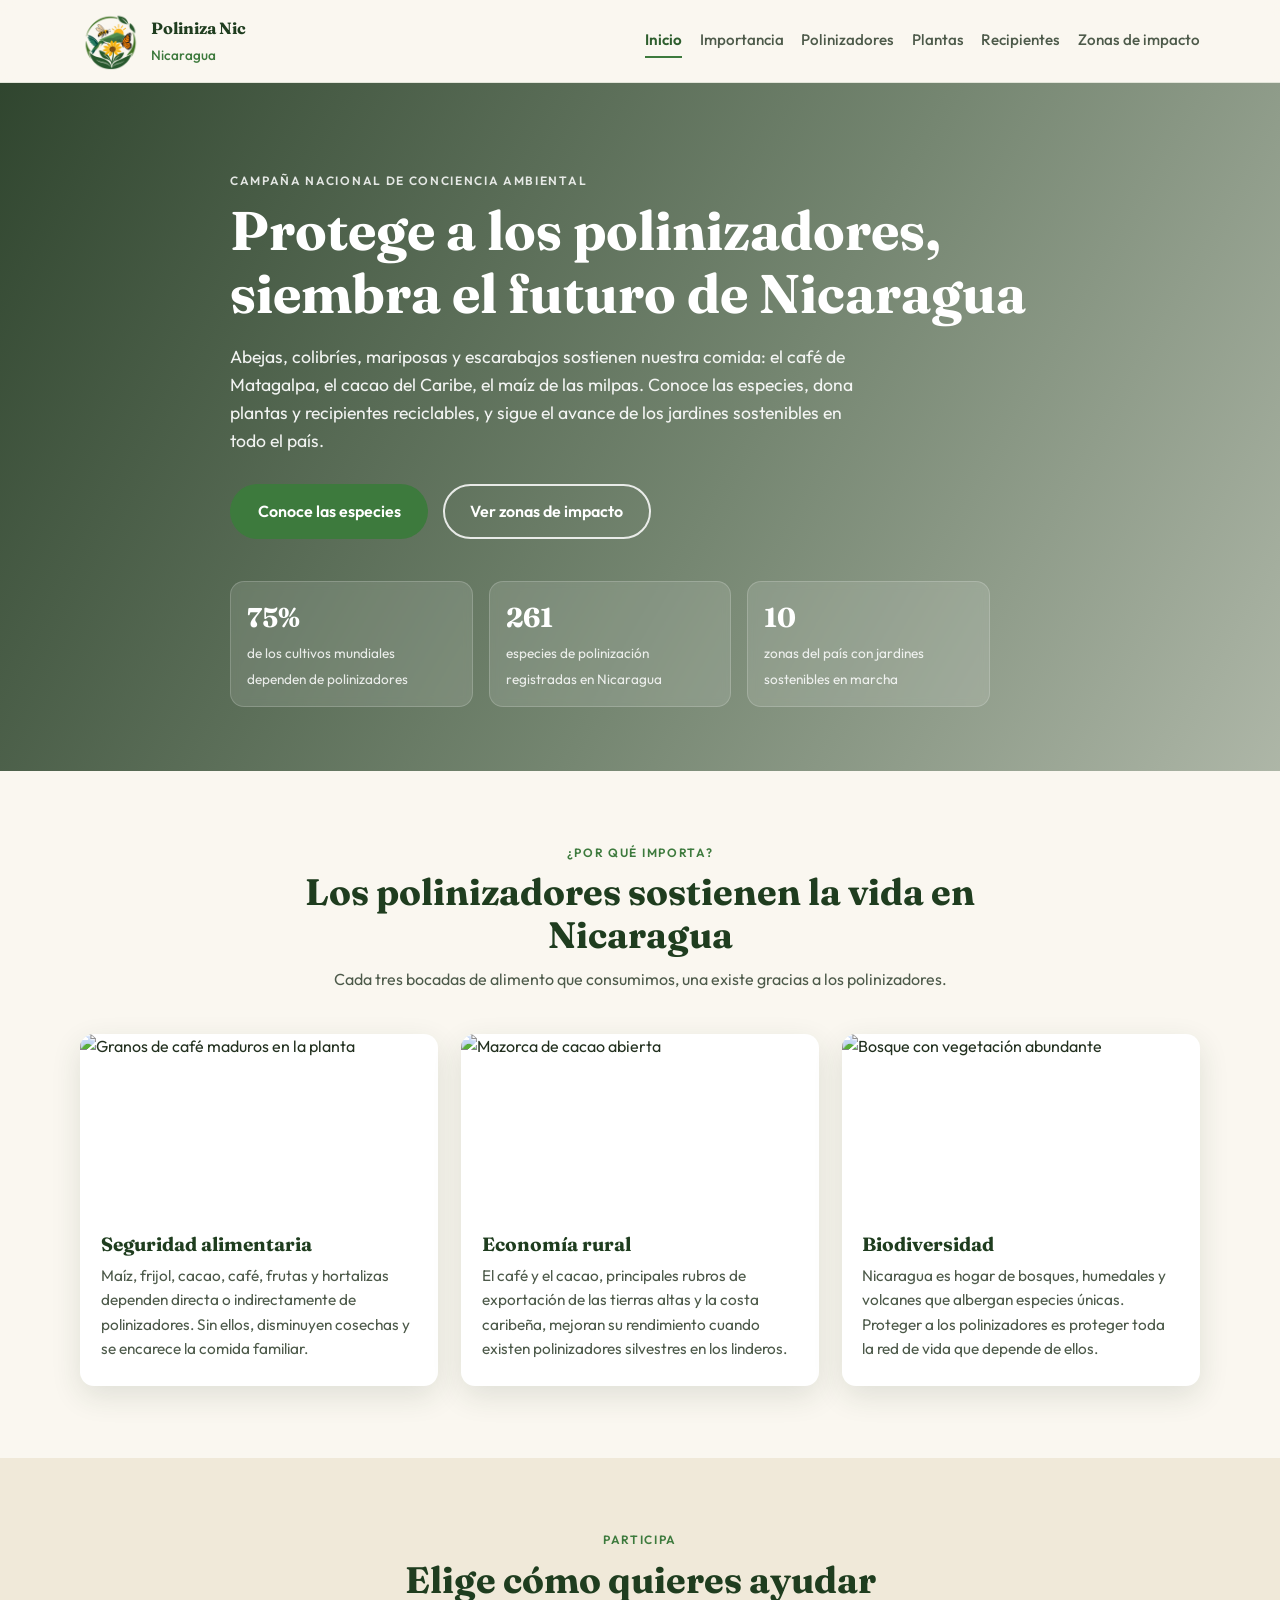
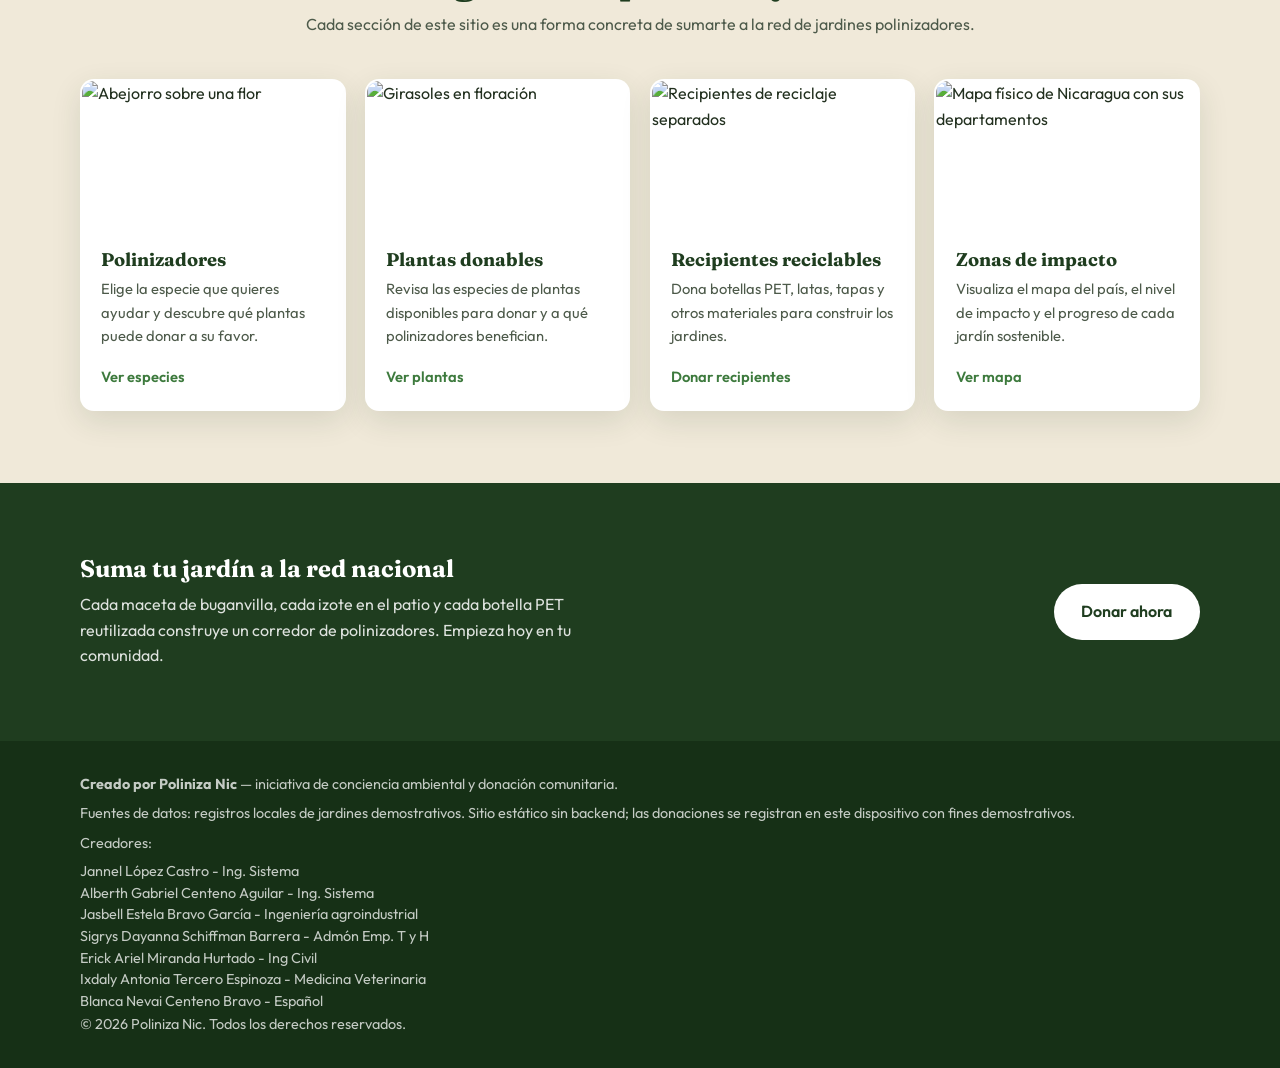
==== commit 498f024e: "Footer: créditos del equipo y marca Poliniza Nic Corrige marcado inválido (<li> dentro de <p>) usand" ====
--- a/pagina-web/index.html
+++ b/pagina-web/index.html
@@ -156,8 +156,19 @@
 
   <footer class="site-footer">
     <div class="container footer-inner">
-      <p><strong>Jardines Polinizadores de Nicaragua</strong> — iniciativa de conciencia ambiental y donación comunitaria.</p>
+      <p><strong>Creado por Poliniza Nic</strong> — iniciativa de conciencia ambiental y donación comunitaria.</p>
       <p>Fuentes de datos: registros locales de jardines demostrativos. Sitio estático sin backend; las donaciones se registran en este dispositivo con fines demostrativos.</p>
+      <p>Creadores:</p>
+      <ul class="creditos">
+        <li>Jannel López Castro - Ing. Sistema</li>
+        <li>Alberth Gabriel Centeno Aguilar - Ing. Sistema</li>
+        <li>Jasbell Estela Bravo García - Ingeniería agroindustrial</li>
+        <li>Sigrys Dayanna Schiffman Barrera - Admón Emp. T y H</li>
+        <li>Erick Ariel Miranda Hurtado - Ing Civil</li>
+        <li>Ixdaly Antonia Tercero Espinoza - Medicina Veterinaria</li>
+        <li>Blanca Nevai Centeno Bravo - Español</li>
+      </ul>
+      <p>© 2026 Poliniza Nic. Todos los derechos reservados.</p>
     </div>
   </footer>
 
--- a/pagina-web/css/styles.css
+++ b/pagina-web/css/styles.css
@@ -592,6 +592,8 @@
 /* Footer */
 .site-footer { background: #163016; color: rgba(255, 255, 255, 0.75); padding: 2rem 0; font-size: 0.9rem; }
 .footer-inner p + p { margin-top: 0.4rem; }
+.footer-inner .creditos { list-style: none; padding: 0; margin: 0.4rem 0 0; }
+.footer-inner .creditos li { line-height: 1.5; }
 
 /* Responsive */
 @media (max-width: 900px) {
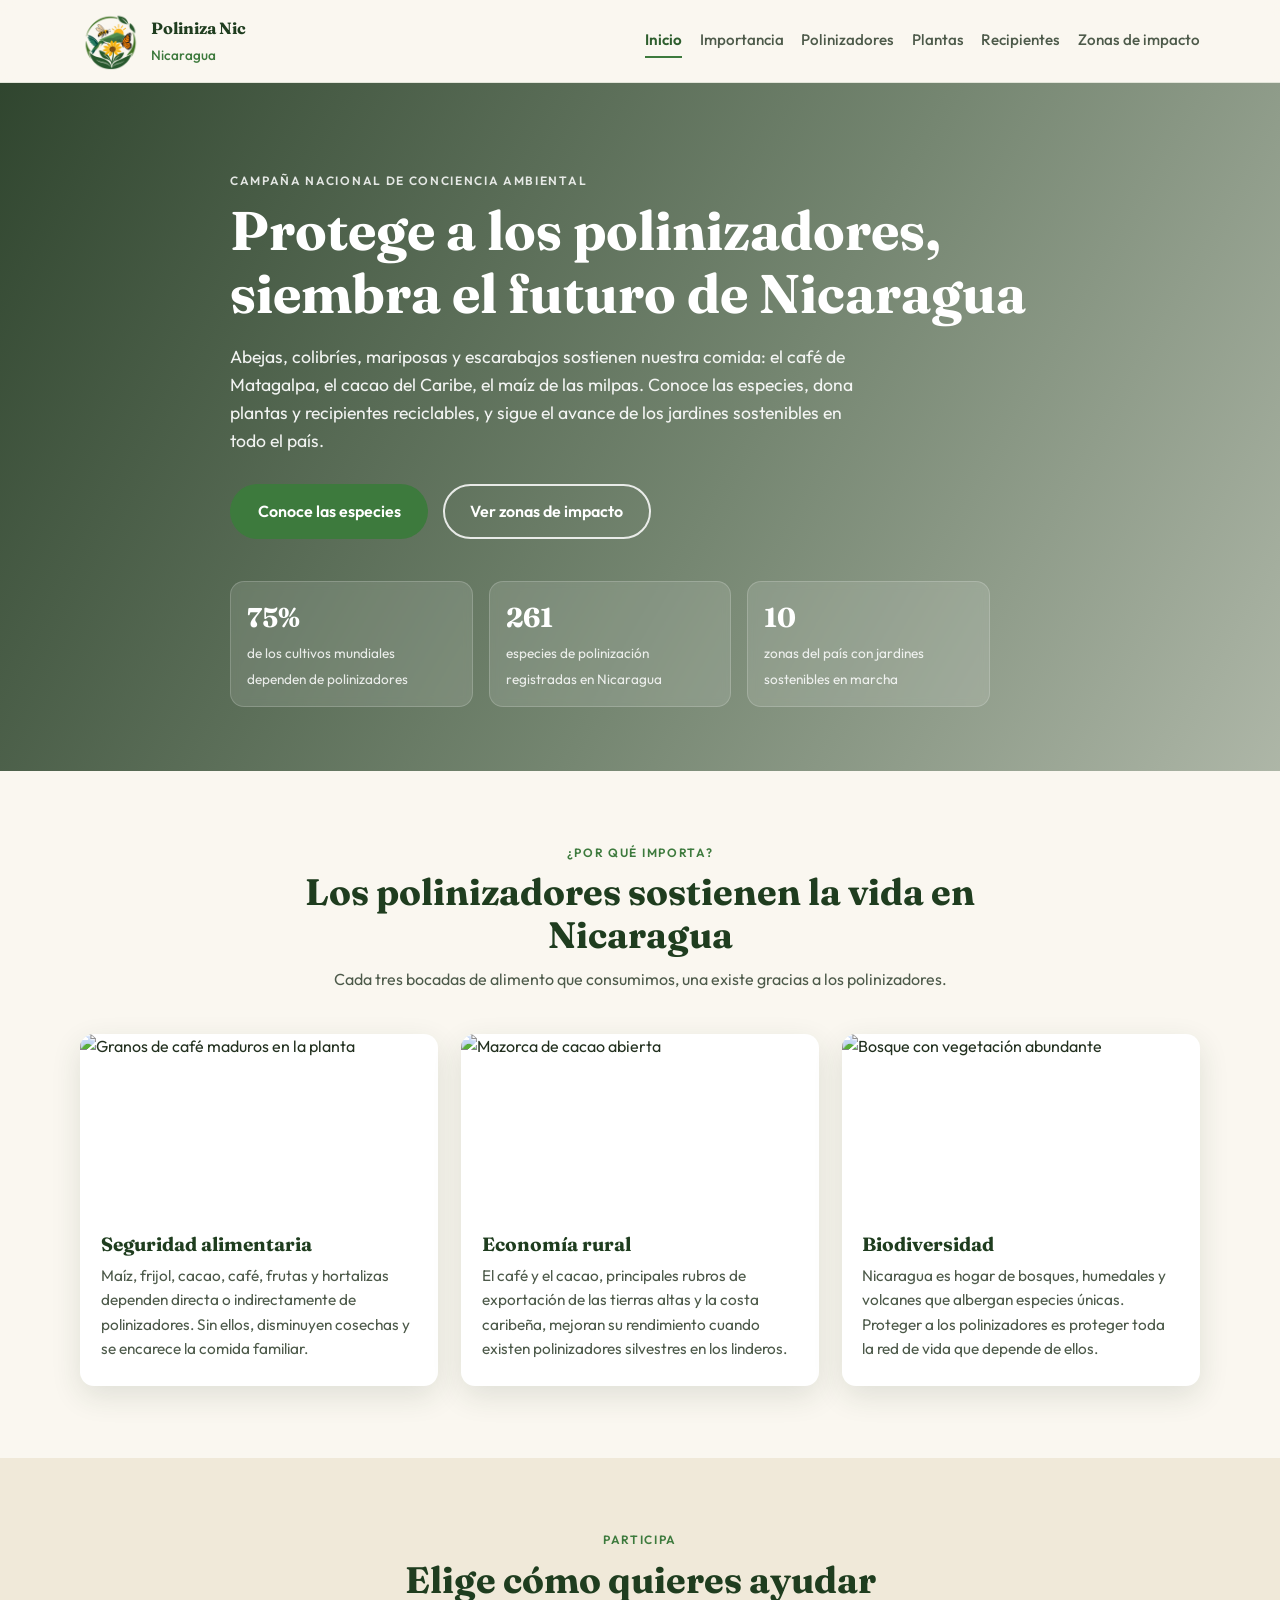
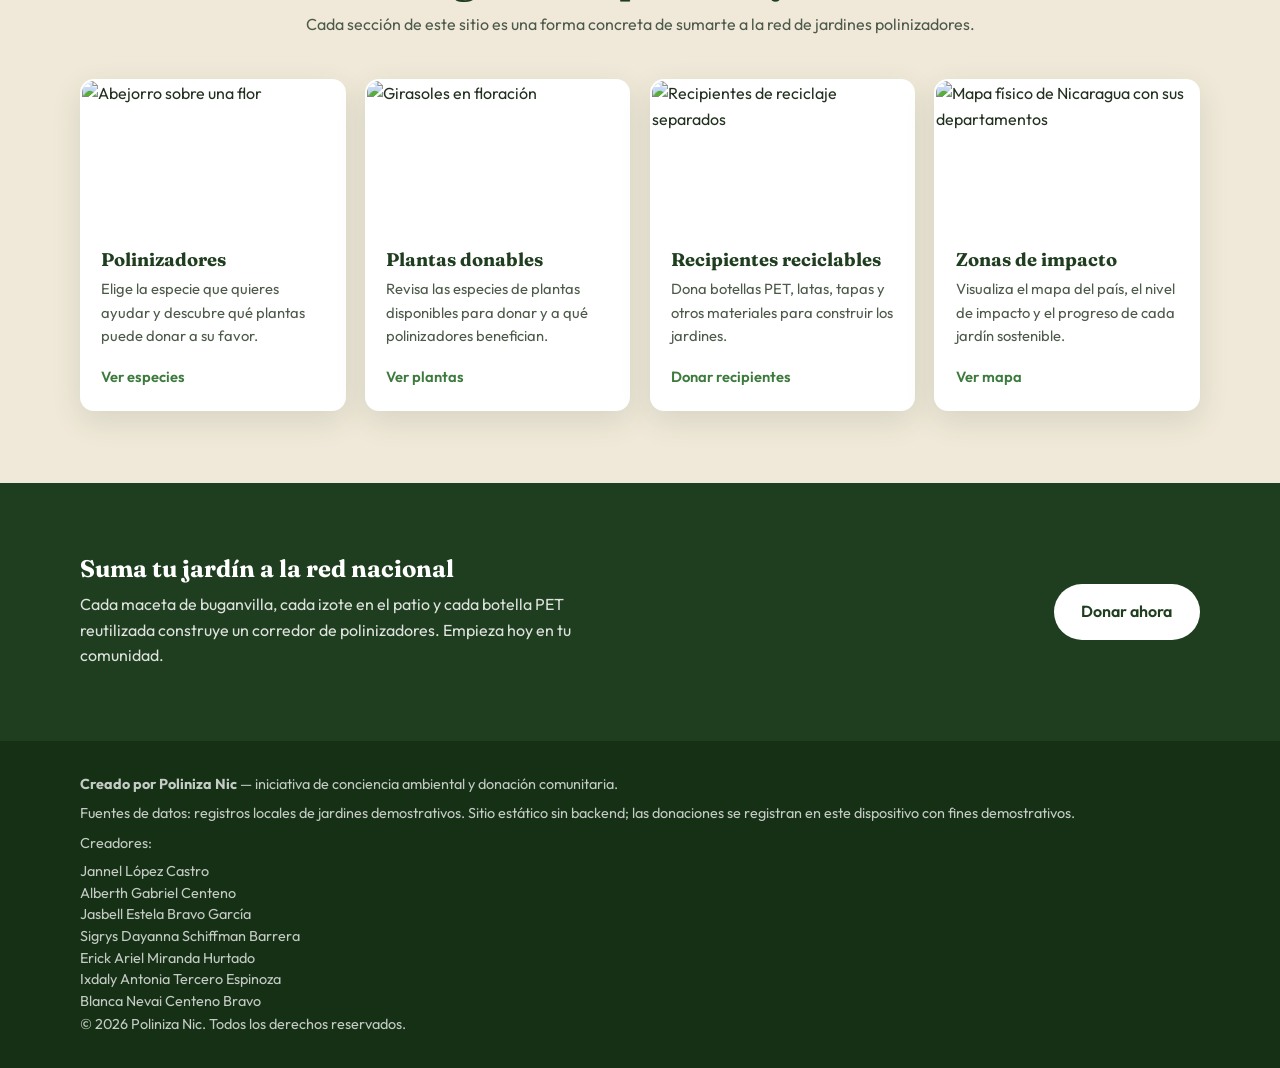
==== commit 34fc1578: "Footer: actualiza la lista de creadores" ====
--- a/pagina-web/index.html
+++ b/pagina-web/index.html
@@ -160,13 +160,13 @@
       <p>Fuentes de datos: registros locales de jardines demostrativos. Sitio estático sin backend; las donaciones se registran en este dispositivo con fines demostrativos.</p>
       <p>Creadores:</p>
       <ul class="creditos">
-        <li>Jannel López Castro - Ing. Sistema</li>
-        <li>Alberth Gabriel Centeno Aguilar - Ing. Sistema</li>
-        <li>Jasbell Estela Bravo García - Ingeniería agroindustrial</li>
-        <li>Sigrys Dayanna Schiffman Barrera - Admón Emp. T y H</li>
-        <li>Erick Ariel Miranda Hurtado - Ing Civil</li>
-        <li>Ixdaly Antonia Tercero Espinoza - Medicina Veterinaria</li>
-        <li>Blanca Nevai Centeno Bravo - Español</li>
+        <li>Jannel López Castro</li>
+        <li>Alberth Gabriel Centeno</li>
+        <li>Jasbell Estela Bravo García</li>
+        <li>Sigrys Dayanna Schiffman Barrera</li>
+        <li>Erick Ariel Miranda Hurtado</li>
+        <li>Ixdaly Antonia Tercero Espinoza</li>
+        <li>Blanca Nevai Centeno Bravo</li>
       </ul>
       <p>© 2026 Poliniza Nic. Todos los derechos reservados.</p>
     </div>
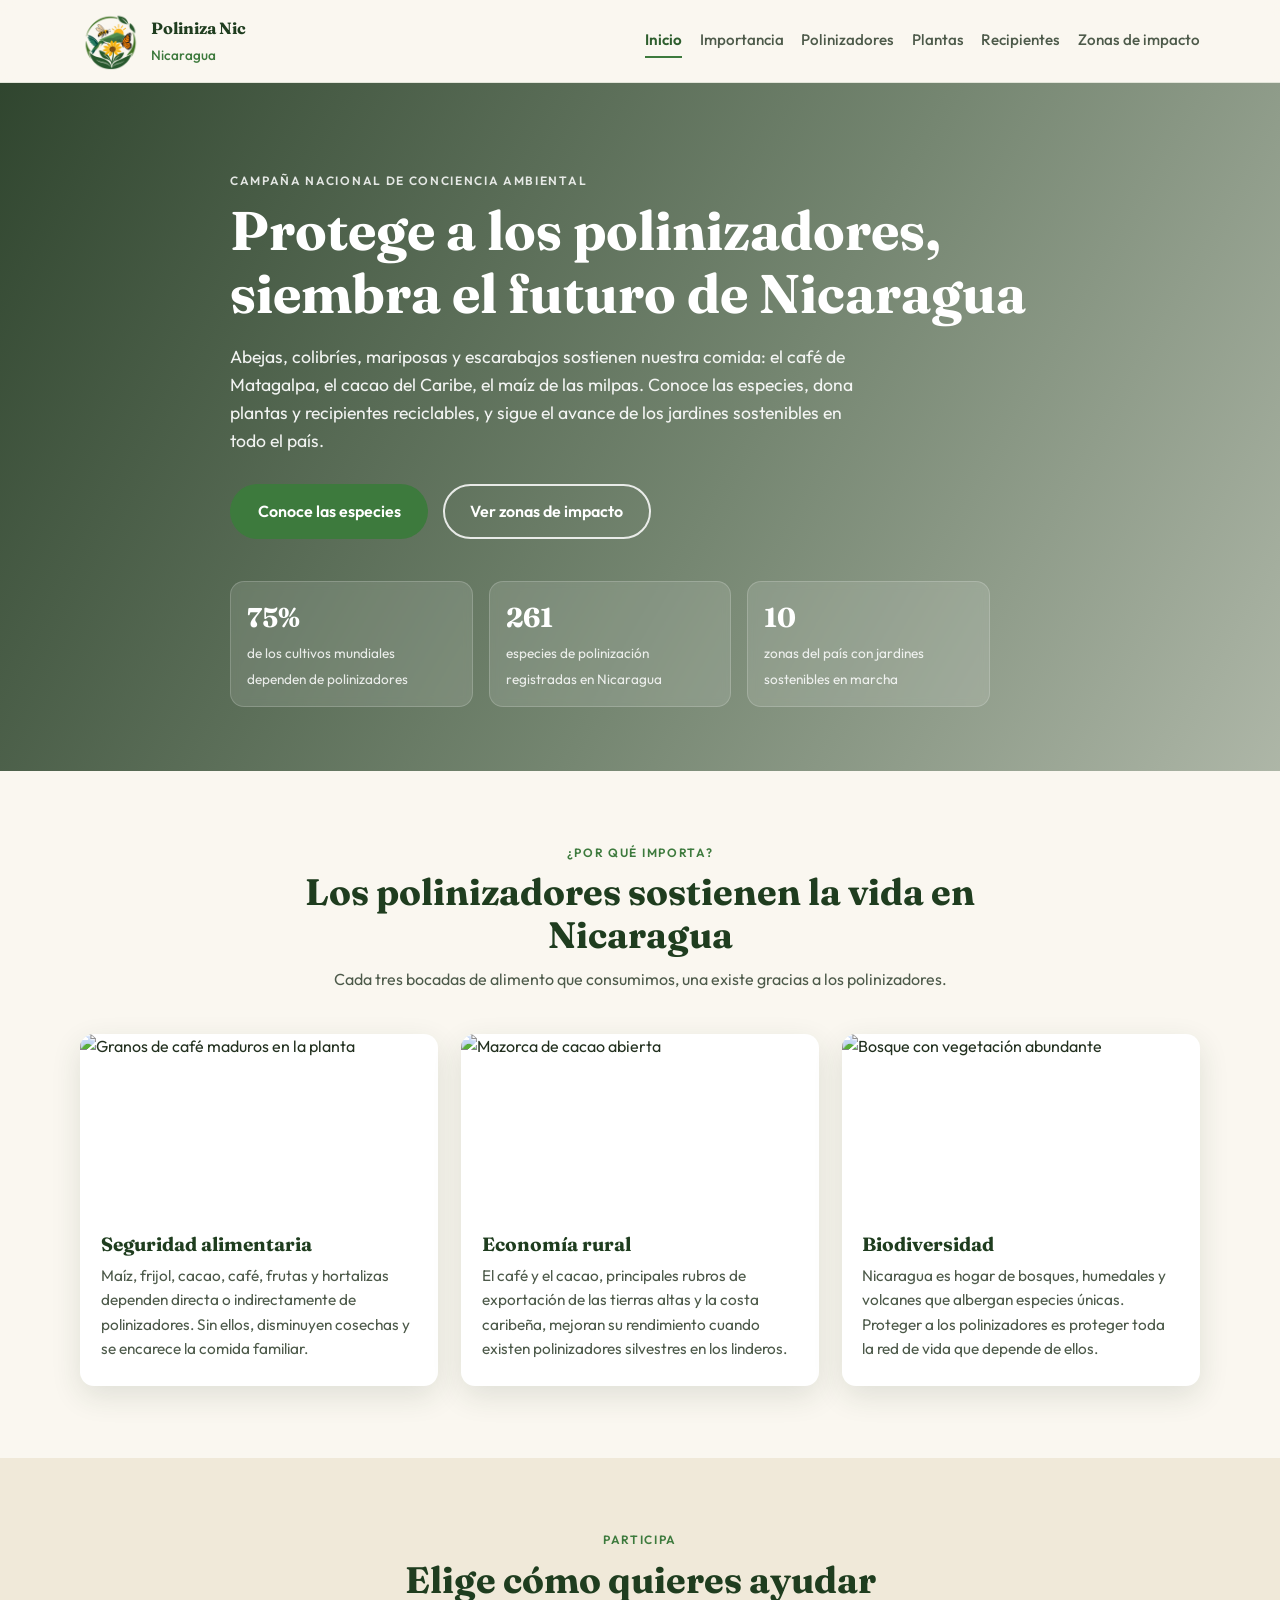
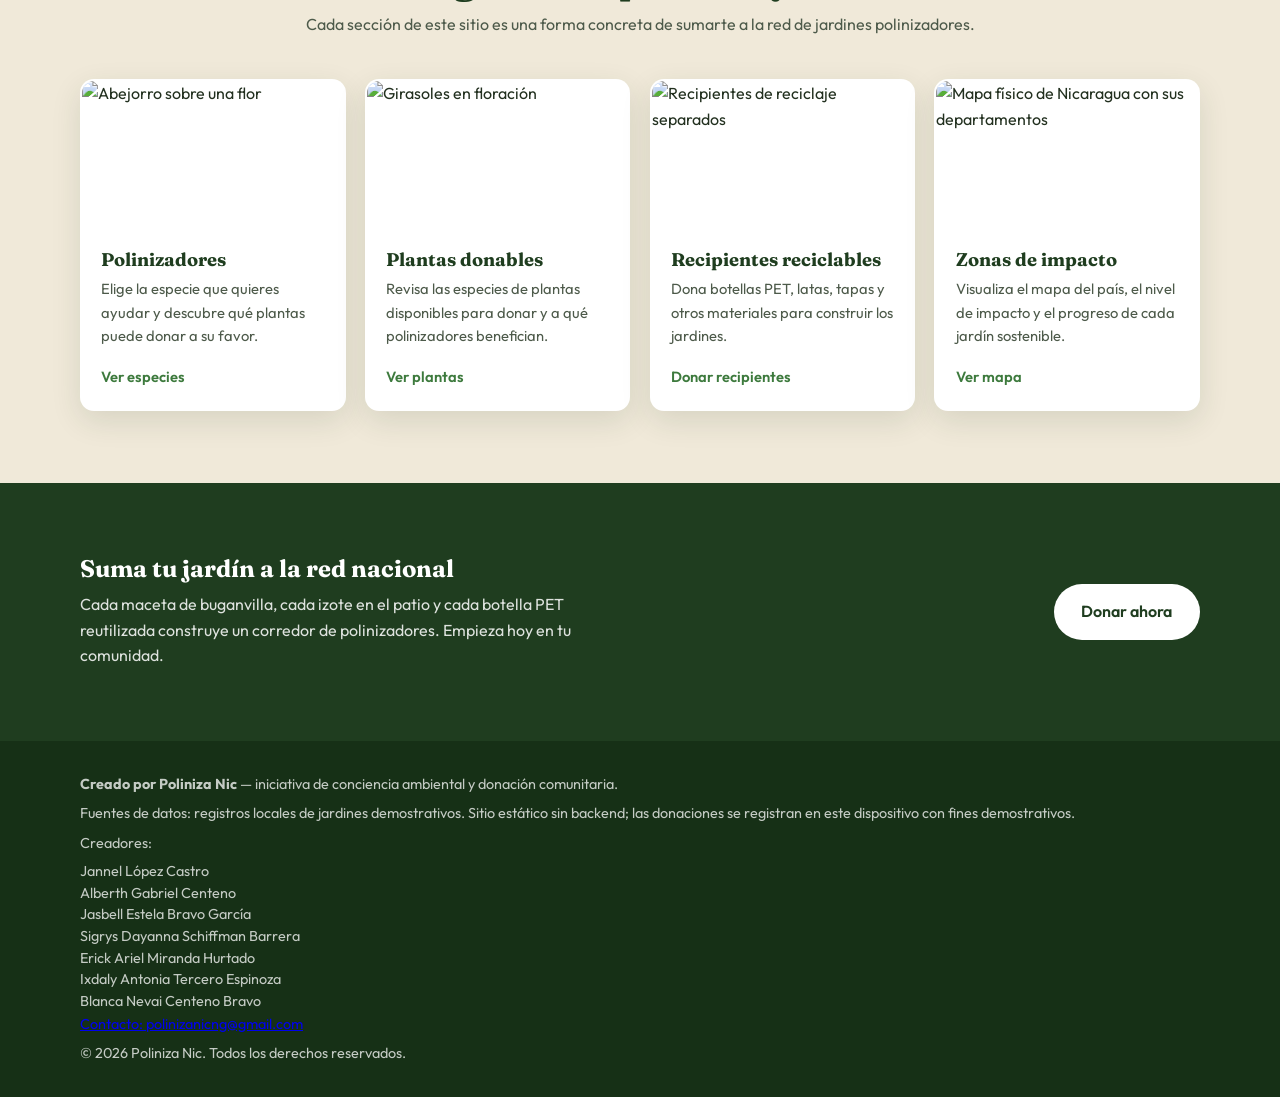
==== commit f9fbaa7a: "Footer: agrega contacto de correo (polinizanicng@gmail.com)" ====
--- a/pagina-web/index.html
+++ b/pagina-web/index.html
@@ -168,8 +168,14 @@
         <li>Ixdaly Antonia Tercero Espinoza</li>
         <li>Blanca Nevai Centeno Bravo</li>
       </ul>
+      <p><a href="mailto:polinizanicng@gmail.com">Contacto: polinizanicng@gmail.com</a></p>
       <p>© 2026 Poliniza Nic. Todos los derechos reservados.</p>
+      
+      
     </div>
+ 
+    
+    
   </footer>
 
   <script src="js/common.js"></script>
